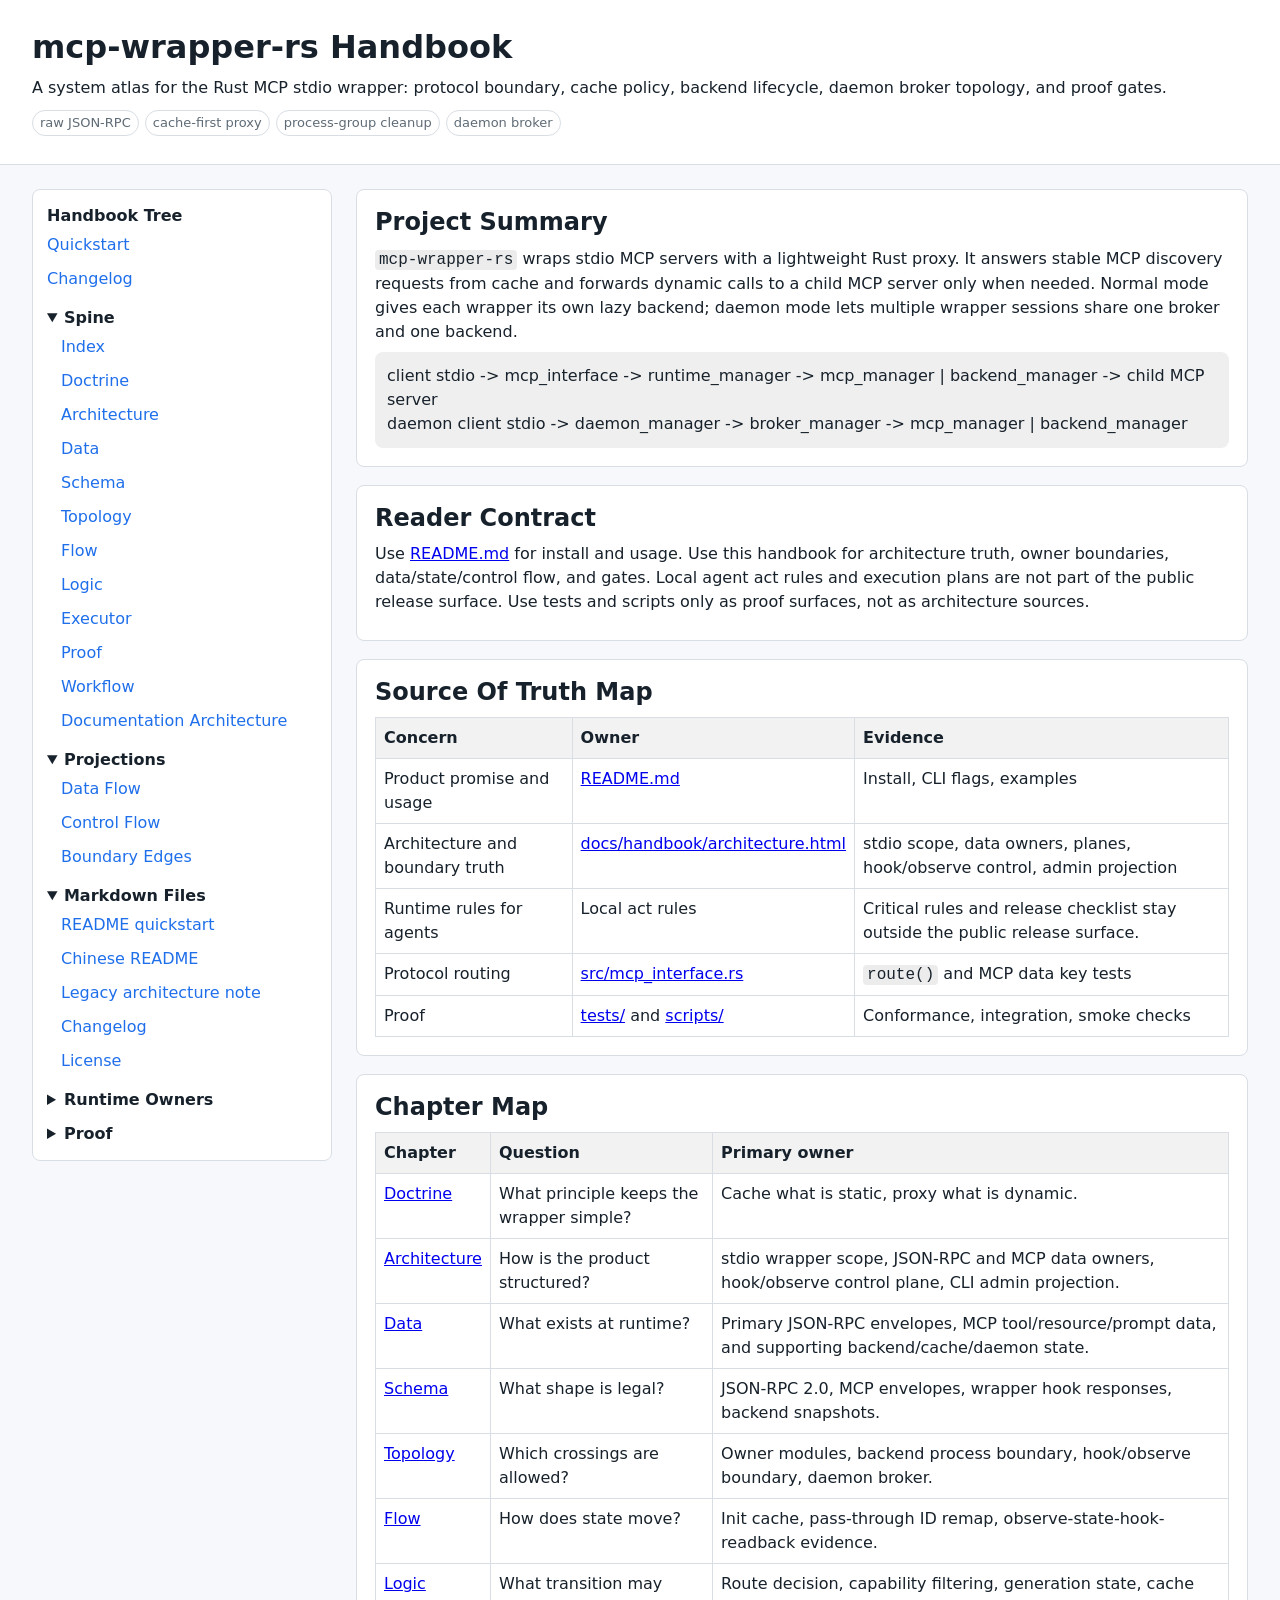
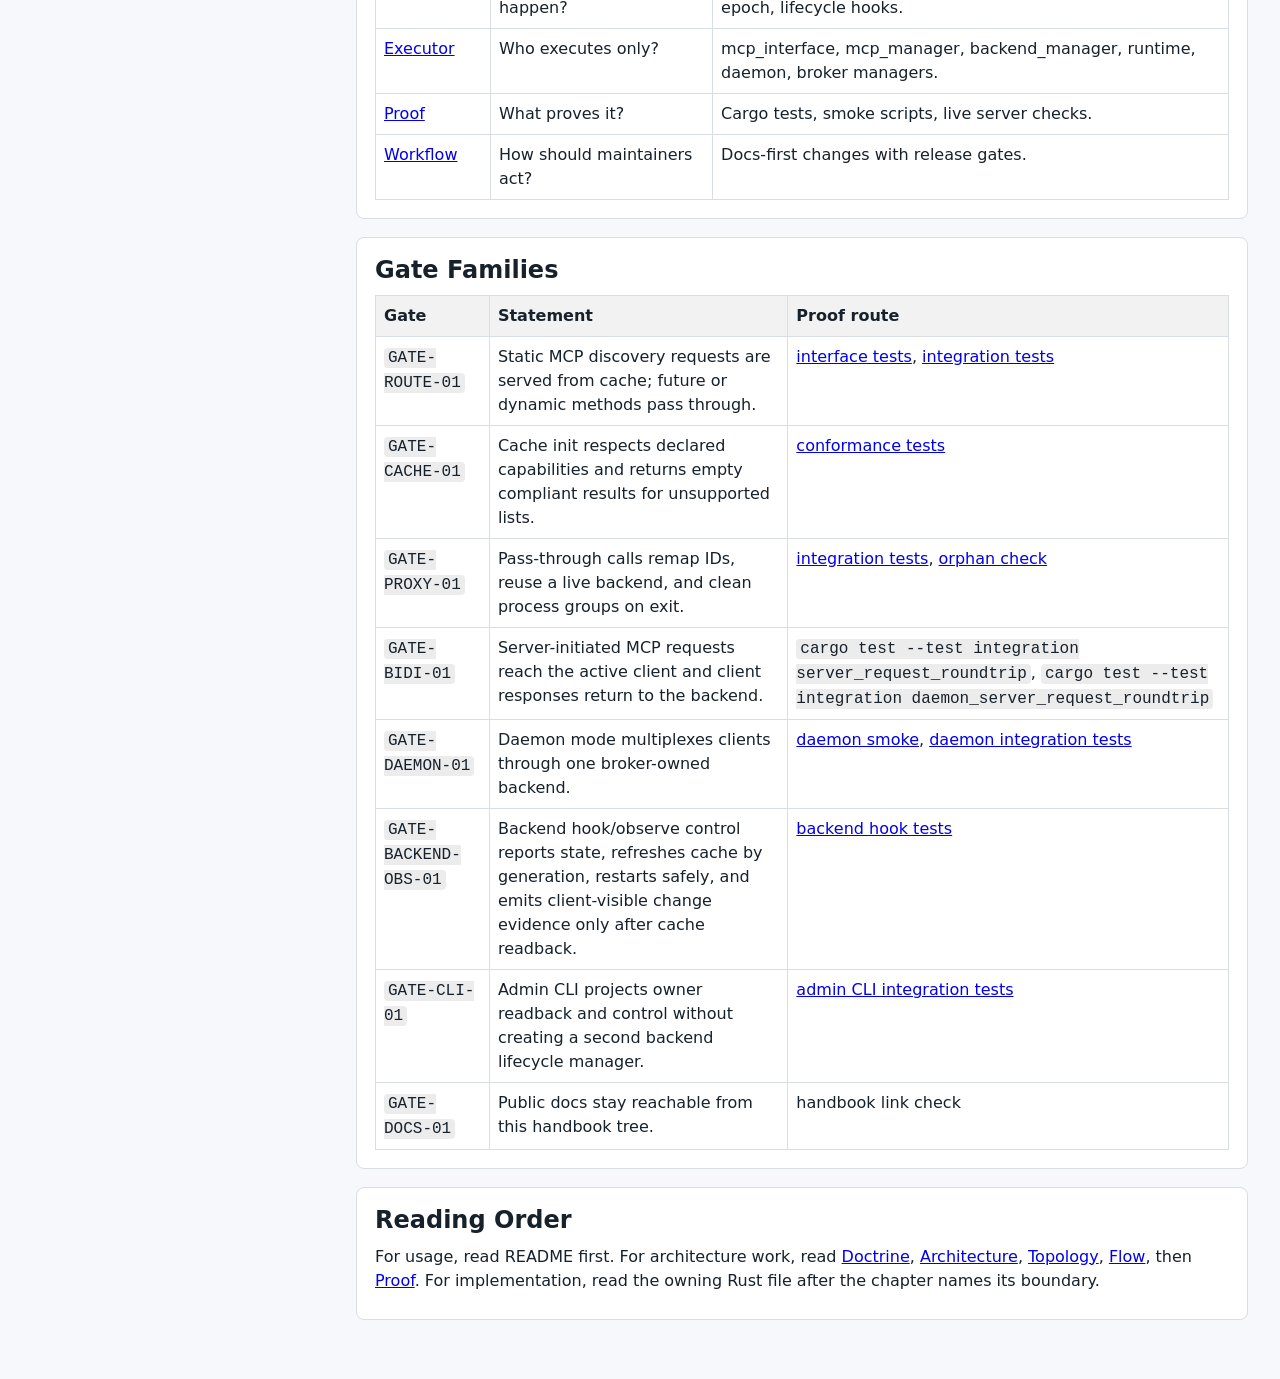
==== docs/handbook/index.html @ 25f0a59c "feat: refresh release with admin cli" ====
<!doctype html>
<html lang="en">
<head>
  <meta charset="utf-8">
  <meta name="viewport" content="width=device-width, initial-scale=1">
  <title>mcp-wrapper-rs Handbook</title>
  <style>
    :root { color-scheme: light dark; --fg:#17212b; --muted:#5f6b75; --bg:#f7f8fb; --panel:#fff; --line:#d8dee4; --accent:#1f6feb; --ok:#1a7f37; --warn:#9a6700; }
    @media (prefers-color-scheme: dark) { :root { --fg:#e6edf3; --muted:#9da7b1; --bg:#0d1117; --panel:#161b22; --line:#30363d; --accent:#58a6ff; --ok:#3fb950; --warn:#d29922; } }
    * { box-sizing: border-box; }
    body { margin:0; font:16px/1.5 system-ui, sans-serif; color:var(--fg); background:var(--bg); }
    header { padding:28px 32px 18px; border-bottom:1px solid var(--line); background:var(--panel); }
    main { display:grid; grid-template-columns:300px minmax(0,1fr); gap:24px; padding:24px 32px 48px; }
    nav { position:sticky; top:16px; align-self:start; border:1px solid var(--line); border-radius:8px; padding:14px; background:var(--panel); }
    nav a { display:block; padding:5px 0; color:var(--accent); text-decoration:none; }
    nav details { margin:10px 0 0; }
    nav summary { cursor:pointer; font-weight:700; }
    nav details a { padding-left:14px; }
    section { margin:0 0 18px; border:1px solid var(--line); border-radius:8px; padding:18px; background:var(--panel); }
    h1, h2, h3 { margin:0 0 10px; line-height:1.2; }
    p { margin:8px 0; }
    code { padding:1px 4px; border-radius:4px; background:rgba(127,127,127,.15); }
    table { width:100%; border-collapse:collapse; margin-top:8px; }
    th, td { border:1px solid var(--line); padding:8px; text-align:left; vertical-align:top; }
    th { background:rgba(127,127,127,.10); }
    .tag { display:inline-block; margin:2px 6px 2px 0; padding:2px 7px; border:1px solid var(--line); border-radius:999px; color:var(--muted); font-size:13px; }
    .flow { white-space:pre-wrap; padding:12px; border-radius:8px; background:rgba(127,127,127,.12); overflow:auto; }
    @media (max-width:800px) { main { display:block; padding:16px; } nav { position:static; margin-bottom:16px; } header { padding:22px 16px; } }
  </style>
</head>
<body>
  <header>
    <h1>mcp-wrapper-rs Handbook</h1>
    <p>A system atlas for the Rust MCP stdio wrapper: protocol boundary, cache policy, backend lifecycle, daemon broker topology, and proof gates.</p>
    <p><span class="tag">raw JSON-RPC</span><span class="tag">cache-first proxy</span><span class="tag">process-group cleanup</span><span class="tag">daemon broker</span></p>
  </header>
  <main>
    <nav aria-label="Handbook navigation">
      <strong>Handbook Tree</strong>
      <a href="../../README.md">Quickstart</a>
      <a href="../../CHANGELOG.md">Changelog</a>
      <details open>
        <summary>Spine</summary>
        <a href="index.html">Index</a>
        <a href="doctrine.html">Doctrine</a>
        <a href="architecture.html">Architecture</a>
        <a href="data.html">Data</a>
        <a href="schema.html">Schema</a>
        <a href="topology.html">Topology</a>
        <a href="flow.html">Flow</a>
        <a href="logic.html">Logic</a>
        <a href="executor.html">Executor</a>
        <a href="proof.html">Proof</a>
        <a href="workflow.html">Workflow</a>
        <a href="documentation-architecture.html">Documentation Architecture</a>
      </details>
      <details open>
        <summary>Projections</summary>
        <a href="../../artifacts/flowgraph/data-flow.mmd">Data Flow</a>
        <a href="../../artifacts/flowgraph/control-flow.mmd">Control Flow</a>
        <a href="../../artifacts/flowgraph/boundary-edges.json">Boundary Edges</a>
      </details>
      <details open>
        <summary>Markdown Files</summary>
        <a href="../../README.md">README quickstart</a>
        <a href="../../README-zh.md">Chinese README</a>
        <a href="../../ARCHITECTURE.md">Legacy architecture note</a>
        <a href="../../CHANGELOG.md">Changelog</a>
        <a href="../../LICENSE">License</a>
      </details>
      <details>
        <summary>Runtime Owners</summary>
        <a href="../../src/mcp_interface.rs">mcp_interface.rs</a>
        <a href="../../src/mcp_manager.rs">mcp_manager.rs</a>
        <a href="../../src/backend_manager.rs">backend_manager.rs</a>
        <a href="../../src/runtime_manager.rs">runtime_manager.rs</a>
        <a href="../../src/daemon_manager.rs">daemon_manager.rs</a>
        <a href="../../src/broker_manager.rs">broker_manager.rs</a>
        <a href="../../src/logging.rs">logging.rs</a>
        <a href="../../src/main.rs">main.rs</a>
      </details>
      <details>
        <summary>Proof</summary>
        <a href="../../tests/conformance.rs">Conformance tests</a>
        <a href="../../tests/integration.rs">Integration tests</a>
        <a href="../../scripts/test-all.sh">Full smoke script</a>
        <a href="../../scripts/test-daemon.sh">Daemon smoke script</a>
      </details>
    </nav>
    <div>
      <section id="summary">
        <h2>Project Summary</h2>
        <p><code>mcp-wrapper-rs</code> wraps stdio MCP servers with a lightweight Rust proxy. It answers stable MCP discovery requests from cache and forwards dynamic calls to a child MCP server only when needed. Normal mode gives each wrapper its own lazy backend; daemon mode lets multiple wrapper sessions share one broker and one backend.</p>
        <div class="flow">client stdio -> mcp_interface -> runtime_manager -> mcp_manager | backend_manager -> child MCP server
daemon client stdio -> daemon_manager -> broker_manager -> mcp_manager | backend_manager</div>
      </section>
      <section id="reader-contract">
        <h2>Reader Contract</h2>
        <p>Use <a href="../../README.md">README.md</a> for install and usage. Use this handbook for architecture truth, owner boundaries, data/state/control flow, and gates. Local agent act rules and execution plans are not part of the public release surface. Use tests and scripts only as proof surfaces, not as architecture sources.</p>
      </section>
      <section id="source-map">
        <h2>Source Of Truth Map</h2>
        <table>
          <tr><th>Concern</th><th>Owner</th><th>Evidence</th></tr>
          <tr><td>Product promise and usage</td><td><a href="../../README.md">README.md</a></td><td>Install, CLI flags, examples</td></tr>
          <tr><td>Architecture and boundary truth</td><td><a href="architecture.html">docs/handbook/architecture.html</a></td><td>stdio scope, data owners, planes, hook/observe control, admin projection</td></tr>
          <tr><td>Runtime rules for agents</td><td>Local act rules</td><td>Critical rules and release checklist stay outside the public release surface.</td></tr>
          <tr><td>Protocol routing</td><td><a href="../../src/mcp_interface.rs">src/mcp_interface.rs</a></td><td><code>route()</code> and MCP data key tests</td></tr>
          <tr><td>Proof</td><td><a href="../../tests/integration.rs">tests/</a> and <a href="../../scripts/test-all.sh">scripts/</a></td><td>Conformance, integration, smoke checks</td></tr>
        </table>
      </section>
      <section id="chapter-map">
        <h2>Chapter Map</h2>
        <table>
          <tr><th>Chapter</th><th>Question</th><th>Primary owner</th></tr>
          <tr><td><a href="doctrine.html">Doctrine</a></td><td>What principle keeps the wrapper simple?</td><td>Cache what is static, proxy what is dynamic.</td></tr>
          <tr><td><a href="architecture.html">Architecture</a></td><td>How is the product structured?</td><td>stdio wrapper scope, JSON-RPC and MCP data owners, hook/observe control plane, CLI admin projection.</td></tr>
          <tr><td><a href="data.html">Data</a></td><td>What exists at runtime?</td><td>Primary JSON-RPC envelopes, MCP tool/resource/prompt data, and supporting backend/cache/daemon state.</td></tr>
          <tr><td><a href="schema.html">Schema</a></td><td>What shape is legal?</td><td>JSON-RPC 2.0, MCP envelopes, wrapper hook responses, backend snapshots.</td></tr>
          <tr><td><a href="topology.html">Topology</a></td><td>Which crossings are allowed?</td><td>Owner modules, backend process boundary, hook/observe boundary, daemon broker.</td></tr>
          <tr><td><a href="flow.html">Flow</a></td><td>How does state move?</td><td>Init cache, pass-through ID remap, observe-state-hook-readback evidence.</td></tr>
          <tr><td><a href="logic.html">Logic</a></td><td>What transition may happen?</td><td>Route decision, capability filtering, generation state, cache epoch, lifecycle hooks.</td></tr>
          <tr><td><a href="executor.html">Executor</a></td><td>Who executes only?</td><td>mcp_interface, mcp_manager, backend_manager, runtime, daemon, broker managers.</td></tr>
          <tr><td><a href="proof.html">Proof</a></td><td>What proves it?</td><td>Cargo tests, smoke scripts, live server checks.</td></tr>
          <tr><td><a href="workflow.html">Workflow</a></td><td>How should maintainers act?</td><td>Docs-first changes with release gates.</td></tr>
        </table>
      </section>
      <section id="gate-families">
        <h2>Gate Families</h2>
        <table>
          <tr><th>Gate</th><th>Statement</th><th>Proof route</th></tr>
          <tr><td><code>GATE-ROUTE-01</code></td><td>Static MCP discovery requests are served from cache; future or dynamic methods pass through.</td><td><a href="../../src/mcp_interface.rs">interface tests</a>, <a href="../../tests/integration.rs">integration tests</a></td></tr>
          <tr><td><code>GATE-CACHE-01</code></td><td>Cache init respects declared capabilities and returns empty compliant results for unsupported lists.</td><td><a href="../../tests/conformance.rs">conformance tests</a></td></tr>
          <tr><td><code>GATE-PROXY-01</code></td><td>Pass-through calls remap IDs, reuse a live backend, and clean process groups on exit.</td><td><a href="../../tests/integration.rs">integration tests</a>, <a href="../../tests/check_orphans.py">orphan check</a></td></tr>
          <tr><td><code>GATE-BIDI-01</code></td><td>Server-initiated MCP requests reach the active client and client responses return to the backend.</td><td><code>cargo test --test integration server_request_roundtrip</code>, <code>cargo test --test integration daemon_server_request_roundtrip</code></td></tr>
          <tr><td><code>GATE-DAEMON-01</code></td><td>Daemon mode multiplexes clients through one broker-owned backend.</td><td><a href="../../scripts/test-daemon.sh">daemon smoke</a>, <a href="../../tests/integration.rs">daemon integration tests</a></td></tr>
          <tr><td><code>GATE-BACKEND-OBS-01</code></td><td>Backend hook/observe control reports state, refreshes cache by generation, restarts safely, and emits client-visible change evidence only after cache readback.</td><td><a href="../../tests/backend_hooks.rs">backend hook tests</a></td></tr>
          <tr><td><code>GATE-CLI-01</code></td><td>Admin CLI projects owner readback and control without creating a second backend lifecycle manager.</td><td><a href="../../tests/integration.rs">admin CLI integration tests</a></td></tr>
          <tr><td><code>GATE-DOCS-01</code></td><td>Public docs stay reachable from this handbook tree.</td><td>handbook link check</td></tr>
        </table>
      </section>
      <section id="reading-order">
        <h2>Reading Order</h2>
        <p>For usage, read README first. For architecture work, read <a href="doctrine.html">Doctrine</a>, <a href="architecture.html">Architecture</a>, <a href="topology.html">Topology</a>, <a href="flow.html">Flow</a>, then <a href="proof.html">Proof</a>. For implementation, read the owning Rust file after the chapter names its boundary.</p>
      </section>
    </div>
  </main>
</body>
</html>
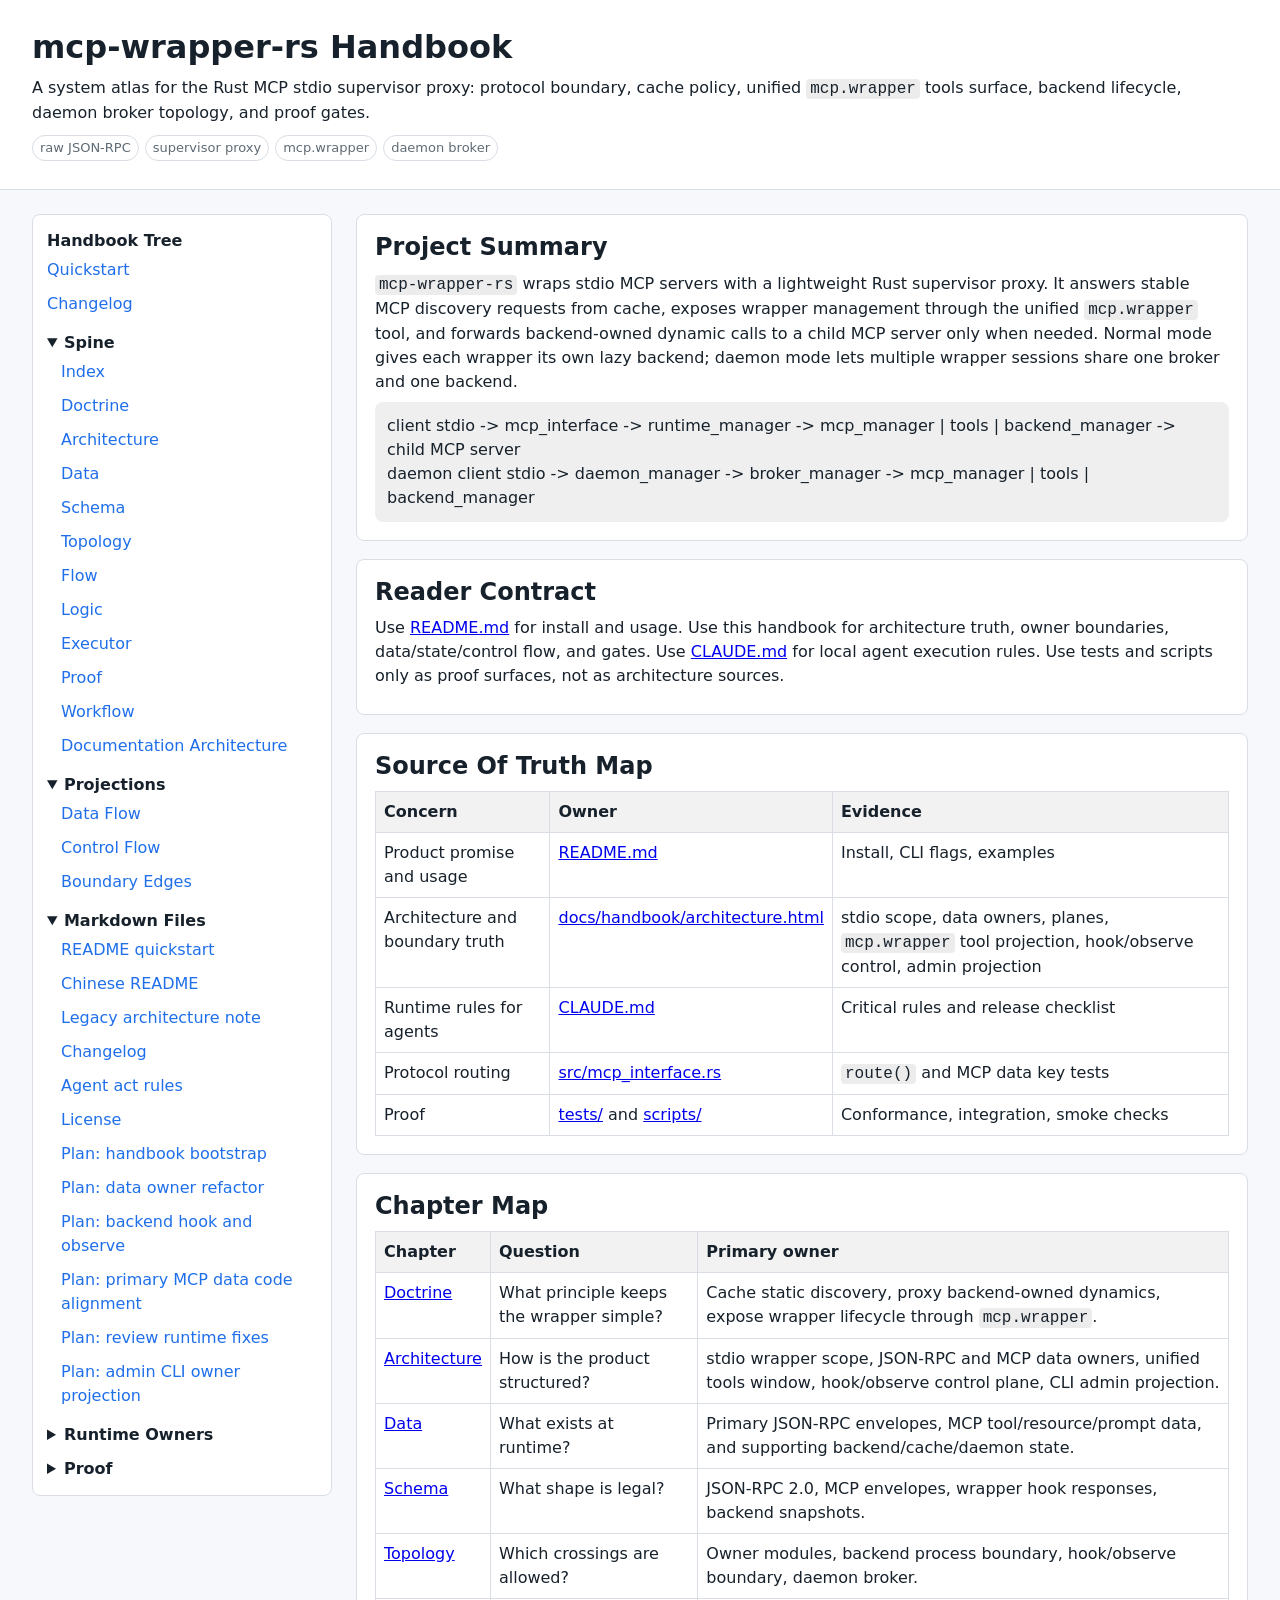
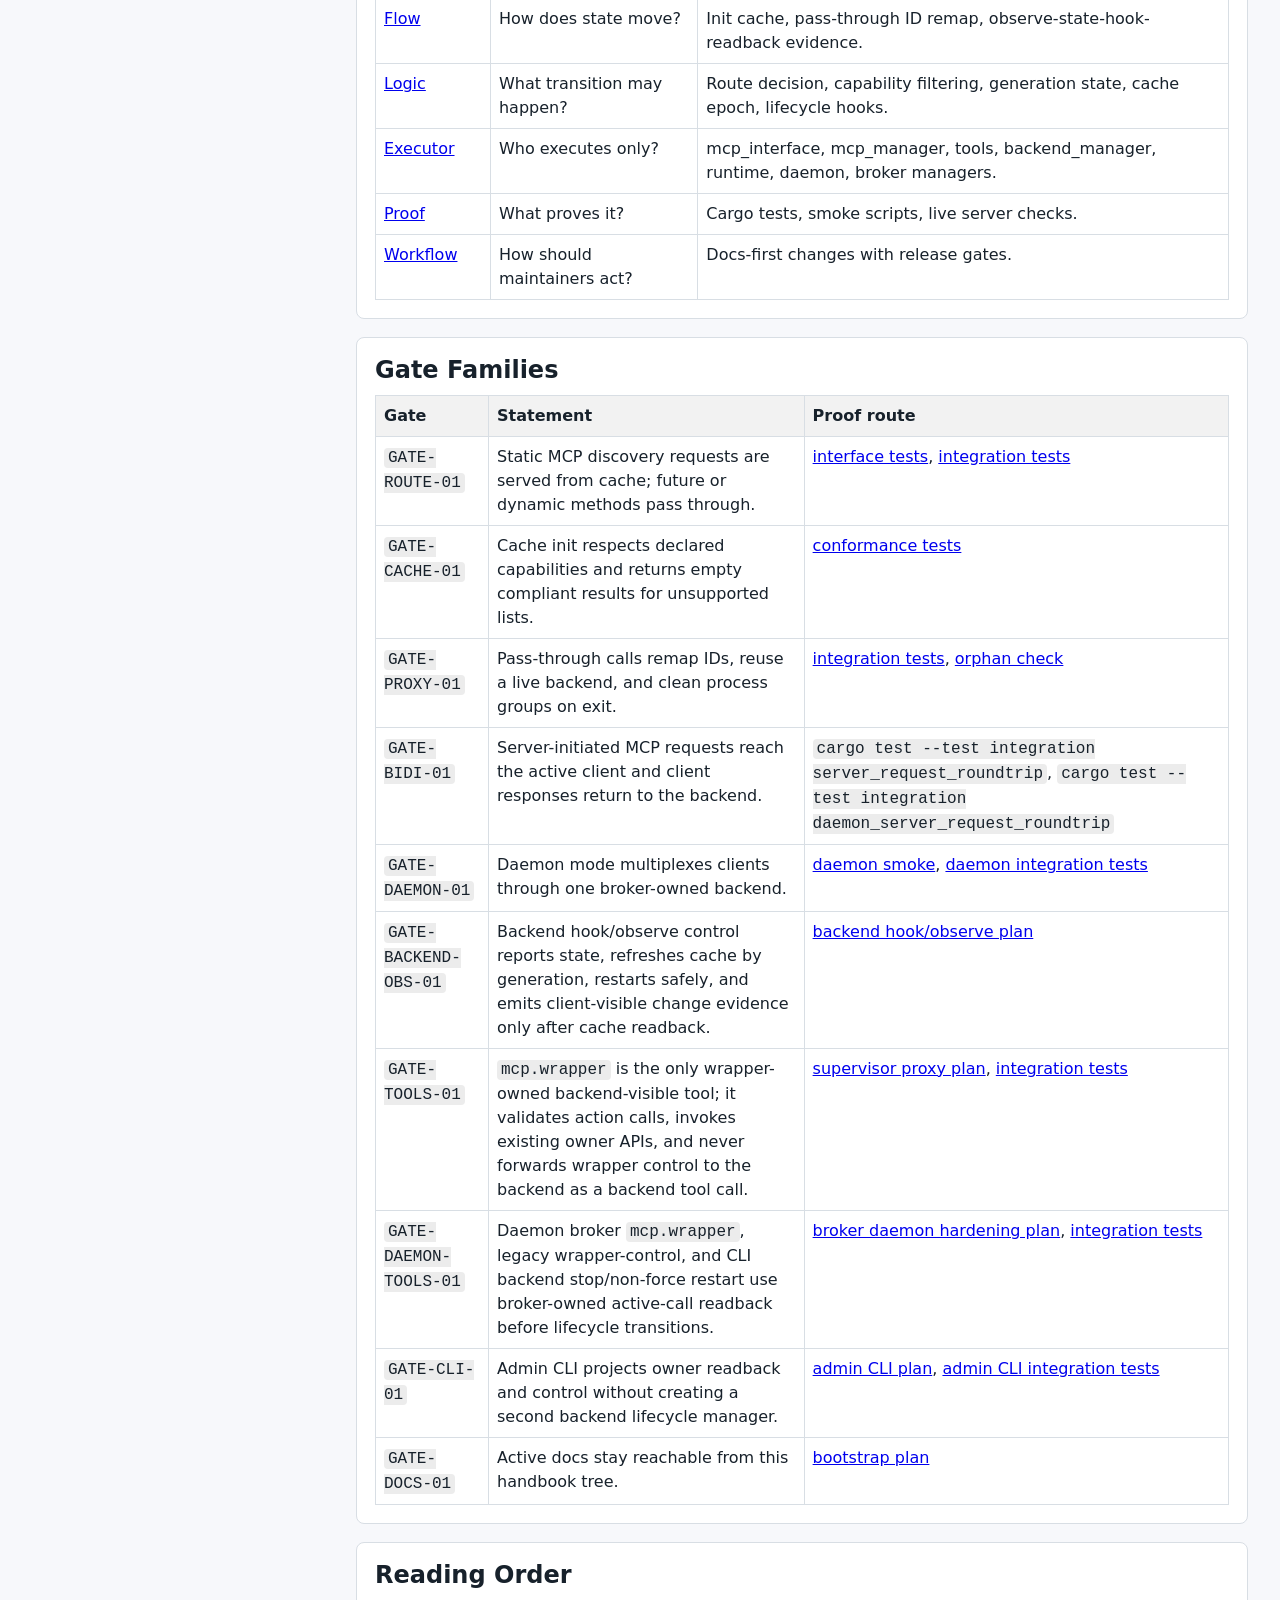
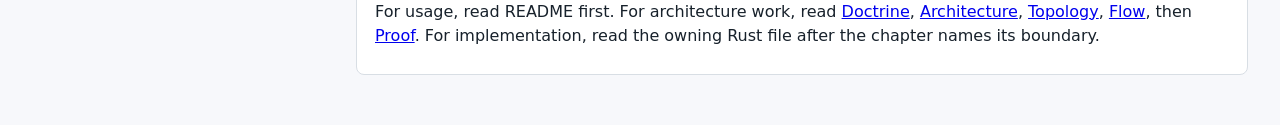
==== commit 229204d3: "release: 0.5.0" ====
--- a/docs/handbook/index.html
+++ b/docs/handbook/index.html
@@ -31,8 +31,8 @@
 <body>
   <header>
     <h1>mcp-wrapper-rs Handbook</h1>
-    <p>A system atlas for the Rust MCP stdio wrapper: protocol boundary, cache policy, backend lifecycle, daemon broker topology, and proof gates.</p>
-    <p><span class="tag">raw JSON-RPC</span><span class="tag">cache-first proxy</span><span class="tag">process-group cleanup</span><span class="tag">daemon broker</span></p>
+    <p>A system atlas for the Rust MCP stdio supervisor proxy: protocol boundary, cache policy, unified <code>mcp.wrapper</code> tools surface, backend lifecycle, daemon broker topology, and proof gates.</p>
+    <p><span class="tag">raw JSON-RPC</span><span class="tag">supervisor proxy</span><span class="tag">mcp.wrapper</span><span class="tag">daemon broker</span></p>
   </header>
   <main>
     <nav aria-label="Handbook navigation">
@@ -66,7 +66,14 @@
         <a href="../../README-zh.md">Chinese README</a>
         <a href="../../ARCHITECTURE.md">Legacy architecture note</a>
         <a href="../../CHANGELOG.md">Changelog</a>
+        <a href="../../CLAUDE.md">Agent act rules</a>
         <a href="../../LICENSE">License</a>
+        <a href="../plan/2026-05-28-handbook-bootstrap.md">Plan: handbook bootstrap</a>
+        <a href="../plan/2026-05-28-data-owner-refactor.md">Plan: data owner refactor</a>
+        <a href="../plan/2026-05-28-backend-hook-observe.md">Plan: backend hook and observe</a>
+        <a href="../plan/2026-05-28-primary-mcp-data-code-alignment.md">Plan: primary MCP data code alignment</a>
+        <a href="../plan/2026-05-28-review-runtime-fixes.md">Plan: review runtime fixes</a>
+        <a href="../plan/2026-05-28-admin-cli-owner-projection.md">Plan: admin CLI owner projection</a>
       </details>
       <details>
         <summary>Runtime Owners</summary>
@@ -76,6 +83,7 @@
         <a href="../../src/runtime_manager.rs">runtime_manager.rs</a>
         <a href="../../src/daemon_manager.rs">daemon_manager.rs</a>
         <a href="../../src/broker_manager.rs">broker_manager.rs</a>
+        <a href="../../src/tools/mod.rs">tools</a>
         <a href="../../src/logging.rs">logging.rs</a>
         <a href="../../src/main.rs">main.rs</a>
       </details>
@@ -90,21 +98,21 @@
     <div>
       <section id="summary">
         <h2>Project Summary</h2>
-        <p><code>mcp-wrapper-rs</code> wraps stdio MCP servers with a lightweight Rust proxy. It answers stable MCP discovery requests from cache and forwards dynamic calls to a child MCP server only when needed. Normal mode gives each wrapper its own lazy backend; daemon mode lets multiple wrapper sessions share one broker and one backend.</p>
-        <div class="flow">client stdio -> mcp_interface -> runtime_manager -> mcp_manager | backend_manager -> child MCP server
-daemon client stdio -> daemon_manager -> broker_manager -> mcp_manager | backend_manager</div>
+        <p><code>mcp-wrapper-rs</code> wraps stdio MCP servers with a lightweight Rust supervisor proxy. It answers stable MCP discovery requests from cache, exposes wrapper management through the unified <code>mcp.wrapper</code> tool, and forwards backend-owned dynamic calls to a child MCP server only when needed. Normal mode gives each wrapper its own lazy backend; daemon mode lets multiple wrapper sessions share one broker and one backend.</p>
+        <div class="flow">client stdio -> mcp_interface -> runtime_manager -> mcp_manager | tools | backend_manager -> child MCP server
+daemon client stdio -> daemon_manager -> broker_manager -> mcp_manager | tools | backend_manager</div>
       </section>
       <section id="reader-contract">
         <h2>Reader Contract</h2>
-        <p>Use <a href="../../README.md">README.md</a> for install and usage. Use this handbook for architecture truth, owner boundaries, data/state/control flow, and gates. Local agent act rules and execution plans are not part of the public release surface. Use tests and scripts only as proof surfaces, not as architecture sources.</p>
+        <p>Use <a href="../../README.md">README.md</a> for install and usage. Use this handbook for architecture truth, owner boundaries, data/state/control flow, and gates. Use <a href="../../CLAUDE.md">CLAUDE.md</a> for local agent execution rules. Use tests and scripts only as proof surfaces, not as architecture sources.</p>
       </section>
       <section id="source-map">
         <h2>Source Of Truth Map</h2>
         <table>
           <tr><th>Concern</th><th>Owner</th><th>Evidence</th></tr>
           <tr><td>Product promise and usage</td><td><a href="../../README.md">README.md</a></td><td>Install, CLI flags, examples</td></tr>
-          <tr><td>Architecture and boundary truth</td><td><a href="architecture.html">docs/handbook/architecture.html</a></td><td>stdio scope, data owners, planes, hook/observe control, admin projection</td></tr>
-          <tr><td>Runtime rules for agents</td><td>Local act rules</td><td>Critical rules and release checklist stay outside the public release surface.</td></tr>
+          <tr><td>Architecture and boundary truth</td><td><a href="architecture.html">docs/handbook/architecture.html</a></td><td>stdio scope, data owners, planes, <code>mcp.wrapper</code> tool projection, hook/observe control, admin projection</td></tr>
+          <tr><td>Runtime rules for agents</td><td><a href="../../CLAUDE.md">CLAUDE.md</a></td><td>Critical rules and release checklist</td></tr>
           <tr><td>Protocol routing</td><td><a href="../../src/mcp_interface.rs">src/mcp_interface.rs</a></td><td><code>route()</code> and MCP data key tests</td></tr>
           <tr><td>Proof</td><td><a href="../../tests/integration.rs">tests/</a> and <a href="../../scripts/test-all.sh">scripts/</a></td><td>Conformance, integration, smoke checks</td></tr>
         </table>
@@ -113,14 +121,14 @@
         <h2>Chapter Map</h2>
         <table>
           <tr><th>Chapter</th><th>Question</th><th>Primary owner</th></tr>
-          <tr><td><a href="doctrine.html">Doctrine</a></td><td>What principle keeps the wrapper simple?</td><td>Cache what is static, proxy what is dynamic.</td></tr>
-          <tr><td><a href="architecture.html">Architecture</a></td><td>How is the product structured?</td><td>stdio wrapper scope, JSON-RPC and MCP data owners, hook/observe control plane, CLI admin projection.</td></tr>
+          <tr><td><a href="doctrine.html">Doctrine</a></td><td>What principle keeps the wrapper simple?</td><td>Cache static discovery, proxy backend-owned dynamics, expose wrapper lifecycle through <code>mcp.wrapper</code>.</td></tr>
+          <tr><td><a href="architecture.html">Architecture</a></td><td>How is the product structured?</td><td>stdio wrapper scope, JSON-RPC and MCP data owners, unified tools window, hook/observe control plane, CLI admin projection.</td></tr>
           <tr><td><a href="data.html">Data</a></td><td>What exists at runtime?</td><td>Primary JSON-RPC envelopes, MCP tool/resource/prompt data, and supporting backend/cache/daemon state.</td></tr>
           <tr><td><a href="schema.html">Schema</a></td><td>What shape is legal?</td><td>JSON-RPC 2.0, MCP envelopes, wrapper hook responses, backend snapshots.</td></tr>
           <tr><td><a href="topology.html">Topology</a></td><td>Which crossings are allowed?</td><td>Owner modules, backend process boundary, hook/observe boundary, daemon broker.</td></tr>
           <tr><td><a href="flow.html">Flow</a></td><td>How does state move?</td><td>Init cache, pass-through ID remap, observe-state-hook-readback evidence.</td></tr>
           <tr><td><a href="logic.html">Logic</a></td><td>What transition may happen?</td><td>Route decision, capability filtering, generation state, cache epoch, lifecycle hooks.</td></tr>
-          <tr><td><a href="executor.html">Executor</a></td><td>Who executes only?</td><td>mcp_interface, mcp_manager, backend_manager, runtime, daemon, broker managers.</td></tr>
+          <tr><td><a href="executor.html">Executor</a></td><td>Who executes only?</td><td>mcp_interface, mcp_manager, tools, backend_manager, runtime, daemon, broker managers.</td></tr>
           <tr><td><a href="proof.html">Proof</a></td><td>What proves it?</td><td>Cargo tests, smoke scripts, live server checks.</td></tr>
           <tr><td><a href="workflow.html">Workflow</a></td><td>How should maintainers act?</td><td>Docs-first changes with release gates.</td></tr>
         </table>
@@ -134,9 +142,11 @@
           <tr><td><code>GATE-PROXY-01</code></td><td>Pass-through calls remap IDs, reuse a live backend, and clean process groups on exit.</td><td><a href="../../tests/integration.rs">integration tests</a>, <a href="../../tests/check_orphans.py">orphan check</a></td></tr>
           <tr><td><code>GATE-BIDI-01</code></td><td>Server-initiated MCP requests reach the active client and client responses return to the backend.</td><td><code>cargo test --test integration server_request_roundtrip</code>, <code>cargo test --test integration daemon_server_request_roundtrip</code></td></tr>
           <tr><td><code>GATE-DAEMON-01</code></td><td>Daemon mode multiplexes clients through one broker-owned backend.</td><td><a href="../../scripts/test-daemon.sh">daemon smoke</a>, <a href="../../tests/integration.rs">daemon integration tests</a></td></tr>
-          <tr><td><code>GATE-BACKEND-OBS-01</code></td><td>Backend hook/observe control reports state, refreshes cache by generation, restarts safely, and emits client-visible change evidence only after cache readback.</td><td><a href="../../tests/backend_hooks.rs">backend hook tests</a></td></tr>
-          <tr><td><code>GATE-CLI-01</code></td><td>Admin CLI projects owner readback and control without creating a second backend lifecycle manager.</td><td><a href="../../tests/integration.rs">admin CLI integration tests</a></td></tr>
-          <tr><td><code>GATE-DOCS-01</code></td><td>Public docs stay reachable from this handbook tree.</td><td>handbook link check</td></tr>
+          <tr><td><code>GATE-BACKEND-OBS-01</code></td><td>Backend hook/observe control reports state, refreshes cache by generation, restarts safely, and emits client-visible change evidence only after cache readback.</td><td><a href="../plan/2026-05-28-backend-hook-observe.md">backend hook/observe plan</a></td></tr>
+          <tr><td><code>GATE-TOOLS-01</code></td><td><code>mcp.wrapper</code> is the only wrapper-owned backend-visible tool; it validates action calls, invokes existing owner APIs, and never forwards wrapper control to the backend as a backend tool call.</td><td><a href="../plan/2026-06-14-mcp-supervisor-proxy.md">supervisor proxy plan</a>, <a href="../../tests/integration.rs">integration tests</a></td></tr>
+          <tr><td><code>GATE-DAEMON-TOOLS-01</code></td><td>Daemon broker <code>mcp.wrapper</code>, legacy wrapper-control, and CLI backend stop/non-force restart use broker-owned active-call readback before lifecycle transitions.</td><td><a href="../plan/2026-06-14-broker-daemon-wrapper-hardening.md">broker daemon hardening plan</a>, <a href="../../tests/integration.rs">integration tests</a></td></tr>
+          <tr><td><code>GATE-CLI-01</code></td><td>Admin CLI projects owner readback and control without creating a second backend lifecycle manager.</td><td><a href="../plan/2026-05-28-admin-cli-owner-projection.md">admin CLI plan</a>, <a href="../../tests/integration.rs">admin CLI integration tests</a></td></tr>
+          <tr><td><code>GATE-DOCS-01</code></td><td>Active docs stay reachable from this handbook tree.</td><td><a href="../plan/2026-05-28-handbook-bootstrap.md">bootstrap plan</a></td></tr>
         </table>
       </section>
       <section id="reading-order">
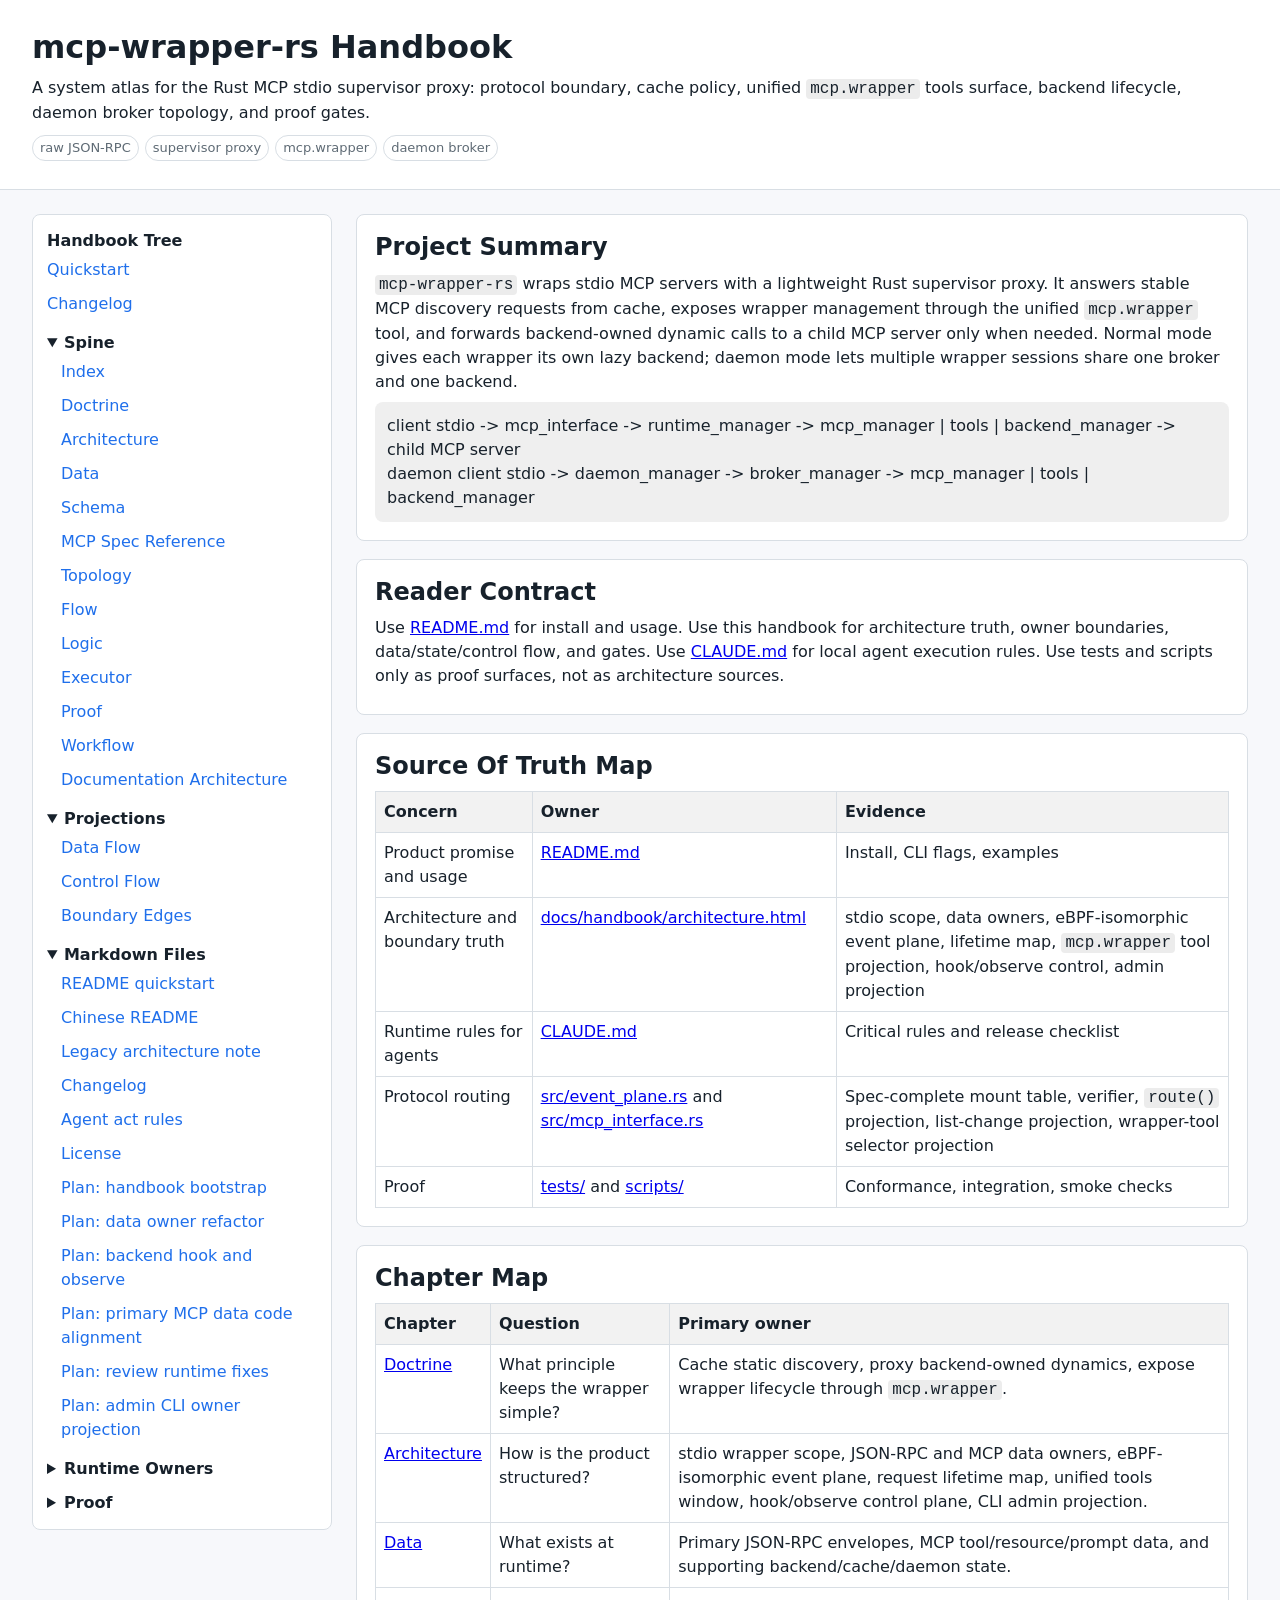
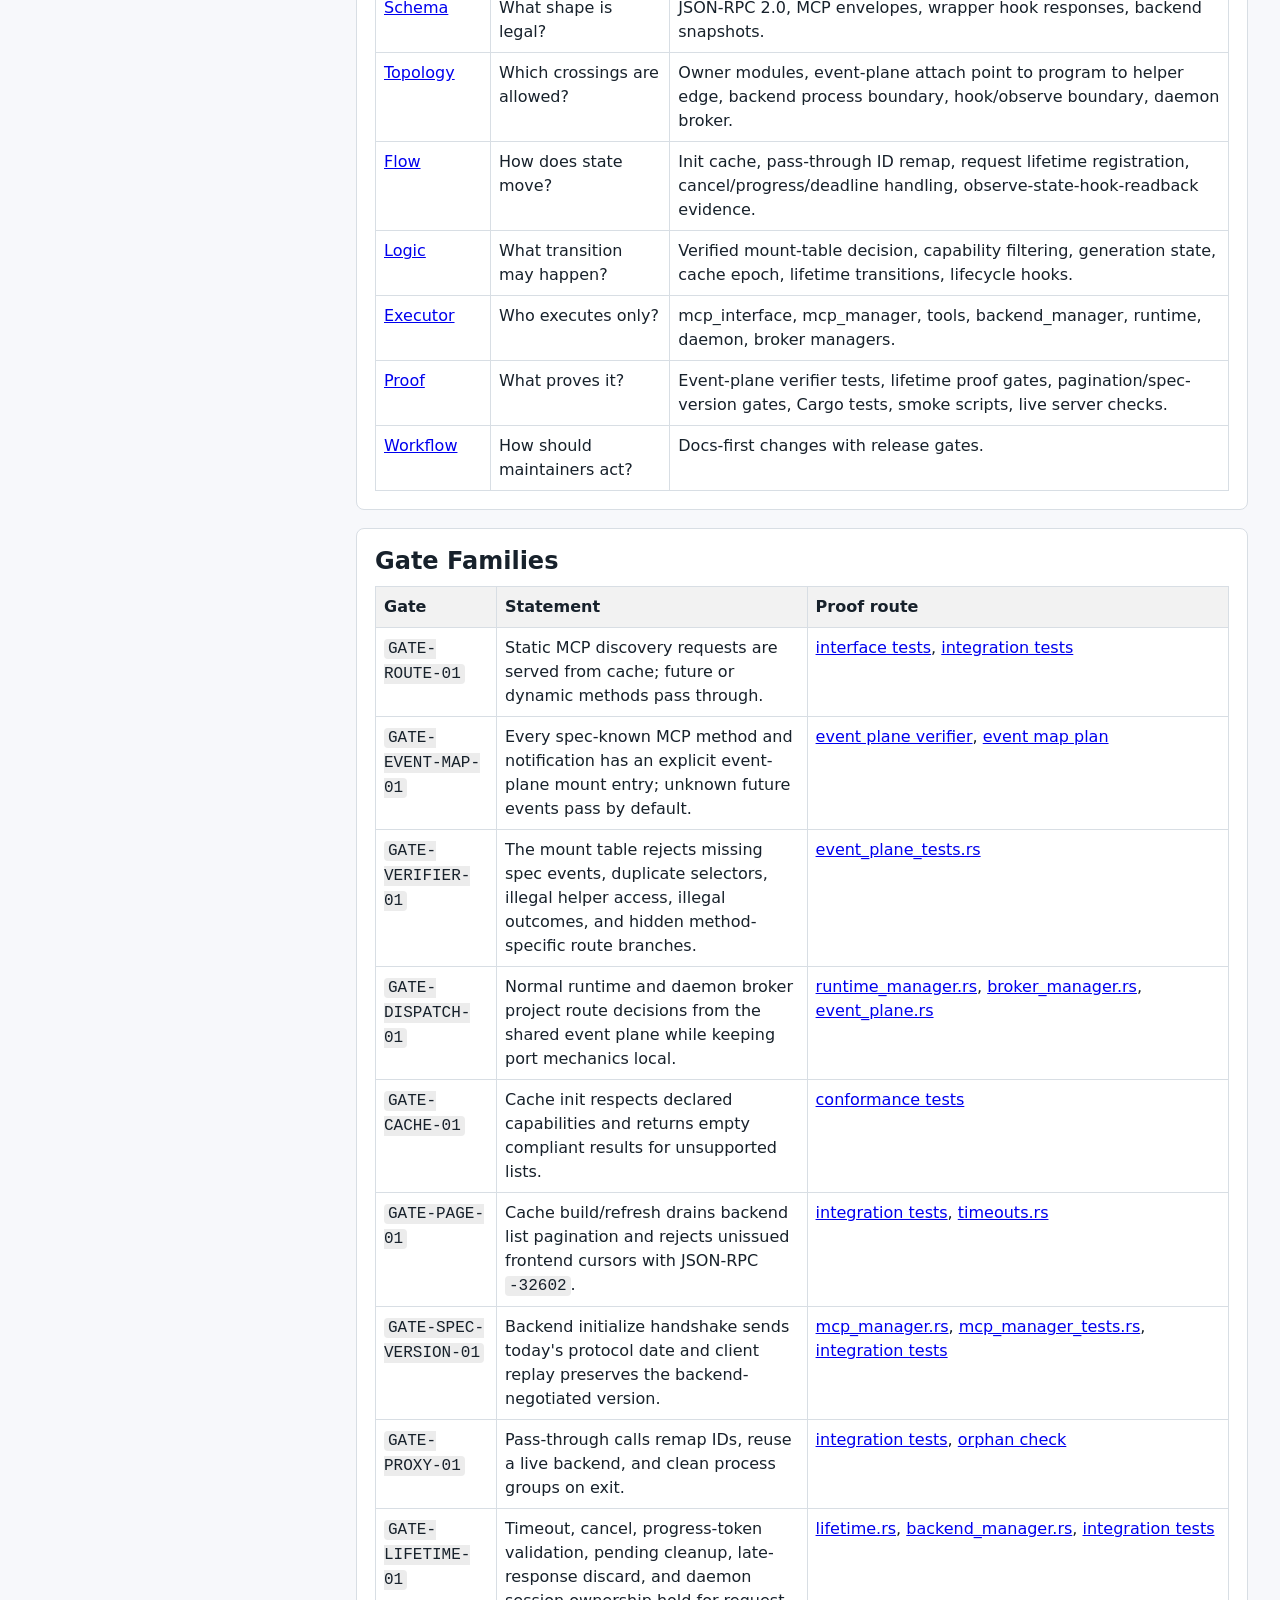
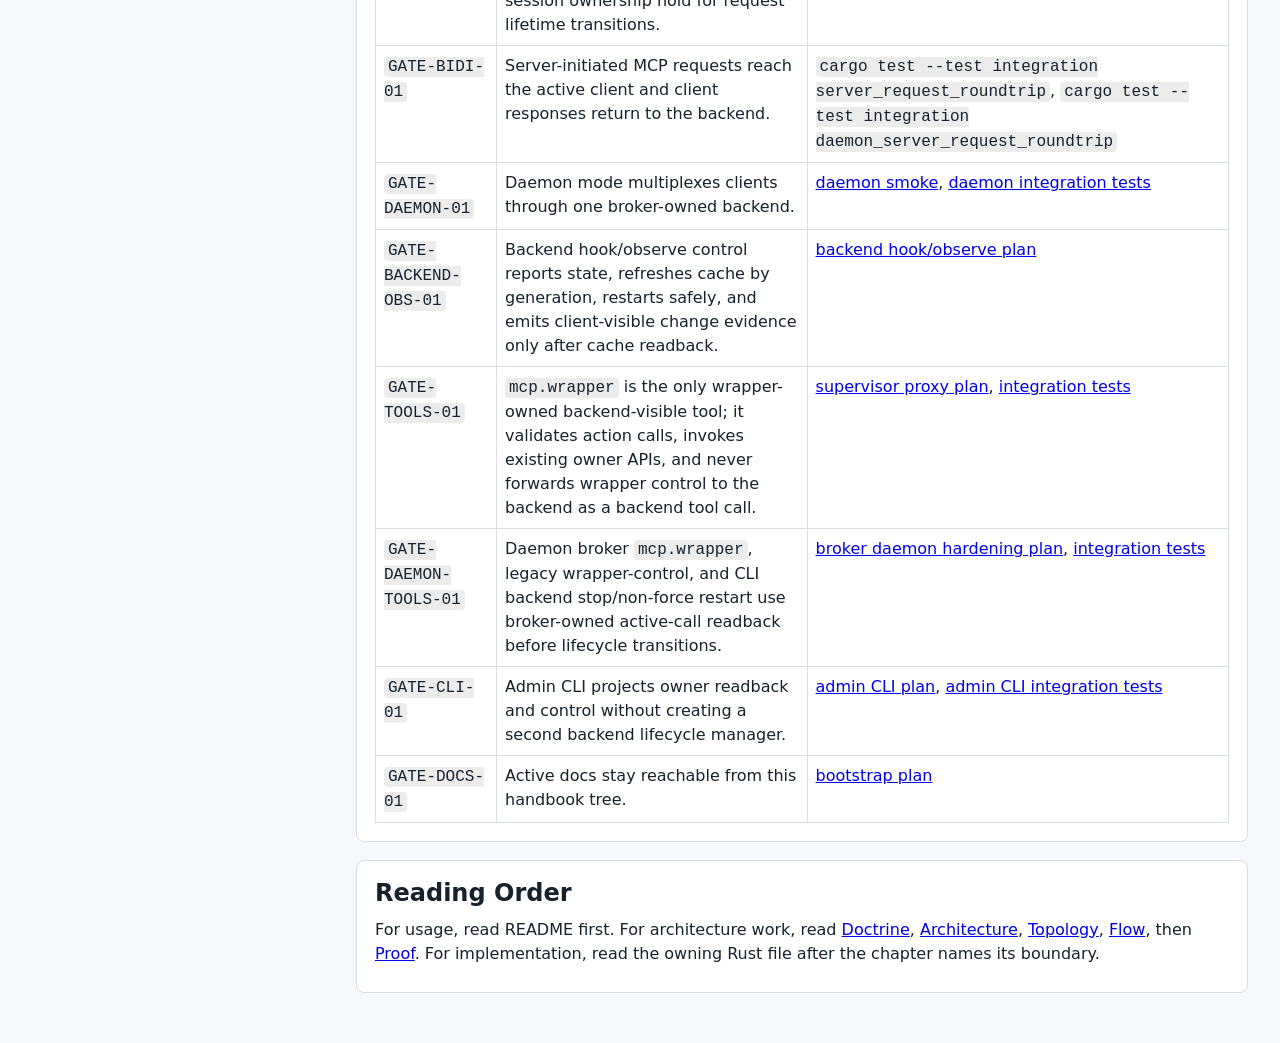
==== commit 07571c30: "release: mcp-wrapper-rs 0.5.1" ====
--- a/docs/handbook/index.html
+++ b/docs/handbook/index.html
@@ -46,6 +46,7 @@
         <a href="architecture.html">Architecture</a>
         <a href="data.html">Data</a>
         <a href="schema.html">Schema</a>
+        <a href="mcp-spec.html">MCP Spec Reference</a>
         <a href="topology.html">Topology</a>
         <a href="flow.html">Flow</a>
         <a href="logic.html">Logic</a>
@@ -111,9 +112,9 @@
         <table>
           <tr><th>Concern</th><th>Owner</th><th>Evidence</th></tr>
           <tr><td>Product promise and usage</td><td><a href="../../README.md">README.md</a></td><td>Install, CLI flags, examples</td></tr>
-          <tr><td>Architecture and boundary truth</td><td><a href="architecture.html">docs/handbook/architecture.html</a></td><td>stdio scope, data owners, planes, <code>mcp.wrapper</code> tool projection, hook/observe control, admin projection</td></tr>
+          <tr><td>Architecture and boundary truth</td><td><a href="architecture.html">docs/handbook/architecture.html</a></td><td>stdio scope, data owners, eBPF-isomorphic event plane, lifetime map, <code>mcp.wrapper</code> tool projection, hook/observe control, admin projection</td></tr>
           <tr><td>Runtime rules for agents</td><td><a href="../../CLAUDE.md">CLAUDE.md</a></td><td>Critical rules and release checklist</td></tr>
-          <tr><td>Protocol routing</td><td><a href="../../src/mcp_interface.rs">src/mcp_interface.rs</a></td><td><code>route()</code> and MCP data key tests</td></tr>
+          <tr><td>Protocol routing</td><td><a href="../../src/event_plane.rs">src/event_plane.rs</a> and <a href="../../src/mcp_interface.rs">src/mcp_interface.rs</a></td><td>Spec-complete mount table, verifier, <code>route()</code> projection, list-change projection, wrapper-tool selector projection</td></tr>
           <tr><td>Proof</td><td><a href="../../tests/integration.rs">tests/</a> and <a href="../../scripts/test-all.sh">scripts/</a></td><td>Conformance, integration, smoke checks</td></tr>
         </table>
       </section>
@@ -122,14 +123,14 @@
         <table>
           <tr><th>Chapter</th><th>Question</th><th>Primary owner</th></tr>
           <tr><td><a href="doctrine.html">Doctrine</a></td><td>What principle keeps the wrapper simple?</td><td>Cache static discovery, proxy backend-owned dynamics, expose wrapper lifecycle through <code>mcp.wrapper</code>.</td></tr>
-          <tr><td><a href="architecture.html">Architecture</a></td><td>How is the product structured?</td><td>stdio wrapper scope, JSON-RPC and MCP data owners, unified tools window, hook/observe control plane, CLI admin projection.</td></tr>
+          <tr><td><a href="architecture.html">Architecture</a></td><td>How is the product structured?</td><td>stdio wrapper scope, JSON-RPC and MCP data owners, eBPF-isomorphic event plane, request lifetime map, unified tools window, hook/observe control plane, CLI admin projection.</td></tr>
           <tr><td><a href="data.html">Data</a></td><td>What exists at runtime?</td><td>Primary JSON-RPC envelopes, MCP tool/resource/prompt data, and supporting backend/cache/daemon state.</td></tr>
           <tr><td><a href="schema.html">Schema</a></td><td>What shape is legal?</td><td>JSON-RPC 2.0, MCP envelopes, wrapper hook responses, backend snapshots.</td></tr>
-          <tr><td><a href="topology.html">Topology</a></td><td>Which crossings are allowed?</td><td>Owner modules, backend process boundary, hook/observe boundary, daemon broker.</td></tr>
-          <tr><td><a href="flow.html">Flow</a></td><td>How does state move?</td><td>Init cache, pass-through ID remap, observe-state-hook-readback evidence.</td></tr>
-          <tr><td><a href="logic.html">Logic</a></td><td>What transition may happen?</td><td>Route decision, capability filtering, generation state, cache epoch, lifecycle hooks.</td></tr>
+          <tr><td><a href="topology.html">Topology</a></td><td>Which crossings are allowed?</td><td>Owner modules, event-plane attach point to program to helper edge, backend process boundary, hook/observe boundary, daemon broker.</td></tr>
+          <tr><td><a href="flow.html">Flow</a></td><td>How does state move?</td><td>Init cache, pass-through ID remap, request lifetime registration, cancel/progress/deadline handling, observe-state-hook-readback evidence.</td></tr>
+          <tr><td><a href="logic.html">Logic</a></td><td>What transition may happen?</td><td>Verified mount-table decision, capability filtering, generation state, cache epoch, lifetime transitions, lifecycle hooks.</td></tr>
           <tr><td><a href="executor.html">Executor</a></td><td>Who executes only?</td><td>mcp_interface, mcp_manager, tools, backend_manager, runtime, daemon, broker managers.</td></tr>
-          <tr><td><a href="proof.html">Proof</a></td><td>What proves it?</td><td>Cargo tests, smoke scripts, live server checks.</td></tr>
+          <tr><td><a href="proof.html">Proof</a></td><td>What proves it?</td><td>Event-plane verifier tests, lifetime proof gates, pagination/spec-version gates, Cargo tests, smoke scripts, live server checks.</td></tr>
           <tr><td><a href="workflow.html">Workflow</a></td><td>How should maintainers act?</td><td>Docs-first changes with release gates.</td></tr>
         </table>
       </section>
@@ -138,8 +139,14 @@
         <table>
           <tr><th>Gate</th><th>Statement</th><th>Proof route</th></tr>
           <tr><td><code>GATE-ROUTE-01</code></td><td>Static MCP discovery requests are served from cache; future or dynamic methods pass through.</td><td><a href="../../src/mcp_interface.rs">interface tests</a>, <a href="../../tests/integration.rs">integration tests</a></td></tr>
+          <tr><td><code>GATE-EVENT-MAP-01</code></td><td>Every spec-known MCP method and notification has an explicit event-plane mount entry; unknown future events pass by default.</td><td><a href="../../src/event_plane.rs">event plane verifier</a>, <a href="../plan/2026-06-22-ebpf-event-map.md">event map plan</a></td></tr>
+          <tr><td><code>GATE-VERIFIER-01</code></td><td>The mount table rejects missing spec events, duplicate selectors, illegal helper access, illegal outcomes, and hidden method-specific route branches.</td><td><a href="../../src/event_plane_tests.rs">event_plane_tests.rs</a></td></tr>
+          <tr><td><code>GATE-DISPATCH-01</code></td><td>Normal runtime and daemon broker project route decisions from the shared event plane while keeping port mechanics local.</td><td><a href="../../src/runtime_manager.rs">runtime_manager.rs</a>, <a href="../../src/broker_manager.rs">broker_manager.rs</a>, <a href="../../src/event_plane.rs">event_plane.rs</a></td></tr>
           <tr><td><code>GATE-CACHE-01</code></td><td>Cache init respects declared capabilities and returns empty compliant results for unsupported lists.</td><td><a href="../../tests/conformance.rs">conformance tests</a></td></tr>
+          <tr><td><code>GATE-PAGE-01</code></td><td>Cache build/refresh drains backend list pagination and rejects unissued frontend cursors with JSON-RPC <code>-32602</code>.</td><td><a href="../../tests/integration.rs">integration tests</a>, <a href="../../src/timeouts.rs">timeouts.rs</a></td></tr>
+          <tr><td><code>GATE-SPEC-VERSION-01</code></td><td>Backend initialize handshake sends today's protocol date and client replay preserves the backend-negotiated version.</td><td><a href="../../src/mcp_manager.rs">mcp_manager.rs</a>, <a href="../../src/mcp_manager_tests.rs">mcp_manager_tests.rs</a>, <a href="../../tests/integration.rs">integration tests</a></td></tr>
           <tr><td><code>GATE-PROXY-01</code></td><td>Pass-through calls remap IDs, reuse a live backend, and clean process groups on exit.</td><td><a href="../../tests/integration.rs">integration tests</a>, <a href="../../tests/check_orphans.py">orphan check</a></td></tr>
+          <tr><td><code>GATE-LIFETIME-01</code></td><td>Timeout, cancel, progress-token validation, pending cleanup, late-response discard, and daemon session ownership hold for request lifetime transitions.</td><td><a href="../../src/lifetime.rs">lifetime.rs</a>, <a href="../../src/backend_manager.rs">backend_manager.rs</a>, <a href="../../tests/integration.rs">integration tests</a></td></tr>
           <tr><td><code>GATE-BIDI-01</code></td><td>Server-initiated MCP requests reach the active client and client responses return to the backend.</td><td><code>cargo test --test integration server_request_roundtrip</code>, <code>cargo test --test integration daemon_server_request_roundtrip</code></td></tr>
           <tr><td><code>GATE-DAEMON-01</code></td><td>Daemon mode multiplexes clients through one broker-owned backend.</td><td><a href="../../scripts/test-daemon.sh">daemon smoke</a>, <a href="../../tests/integration.rs">daemon integration tests</a></td></tr>
           <tr><td><code>GATE-BACKEND-OBS-01</code></td><td>Backend hook/observe control reports state, refreshes cache by generation, restarts safely, and emits client-visible change evidence only after cache readback.</td><td><a href="../plan/2026-05-28-backend-hook-observe.md">backend hook/observe plan</a></td></tr>
